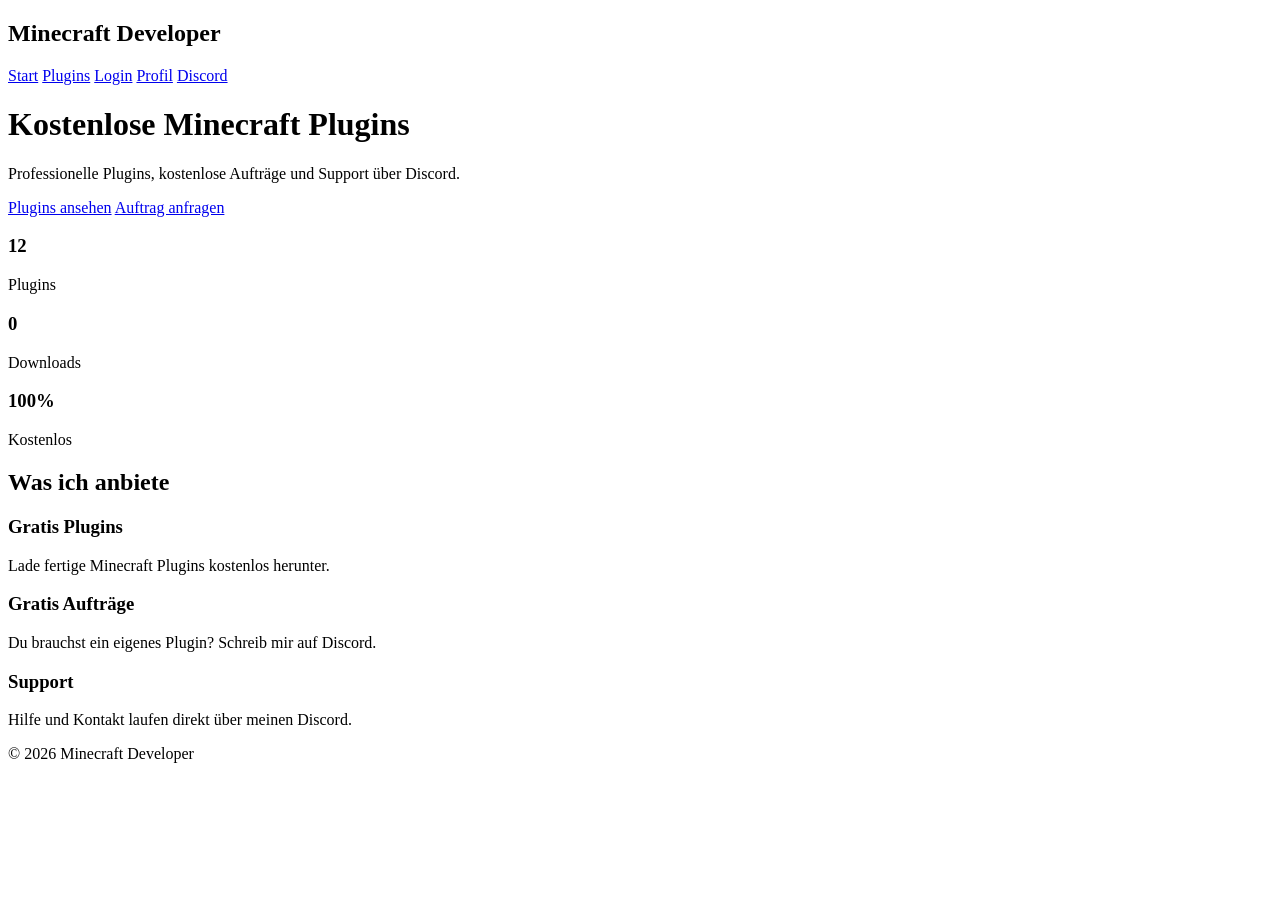
==== index.html @ 06c92213 "Create index.html" ====
<!DOCTYPE html>
<html lang="de">
<head>
  <meta charset="UTF-8">
  <title>Minecraft Developer</title>
  <link rel="stylesheet" href="style.css">
</head>
<body>

<nav>
  <h2>Minecraft Developer</h2>
  <div>
    <a href="index.html">Start</a>
    <a href="plugins.html">Plugins</a>
    <a href="login.html">Login</a>
    <a href="profile.html">Profil</a>
    <a class="discord" href="https://discord.gg/DEIN-LINK" target="_blank">Discord</a>
  </div>
</nav>

<header class="hero">
  <h1>Kostenlose Minecraft Plugins</h1>
  <p>Professionelle Plugins, kostenlose Aufträge und Support über Discord.</p>

  <div class="buttons">
    <a href="plugins.html">Plugins ansehen</a>
    <a href="https://discord.gg/DEIN-LINK" target="_blank">Auftrag anfragen</a>
  </div>
</header>

<section class="stats">
  <div>
    <h3 id="pluginCount">12</h3>
    <p>Plugins</p>
  </div>
  <div>
    <h3 id="downloadCount">0</h3>
    <p>Downloads</p>
  </div>
  <div>
    <h3>100%</h3>
    <p>Kostenlos</p>
  </div>
</section>

<section class="content">
  <h2>Was ich anbiete</h2>

  <div class="cards">
    <div class="card">
      <h3>Gratis Plugins</h3>
      <p>Lade fertige Minecraft Plugins kostenlos herunter.</p>
    </div>

    <div class="card">
      <h3>Gratis Aufträge</h3>
      <p>Du brauchst ein eigenes Plugin? Schreib mir auf Discord.</p>
    </div>

    <div class="card">
      <h3>Support</h3>
      <p>Hilfe und Kontakt laufen direkt über meinen Discord.</p>
    </div>
  </div>
</section>

<footer>
  <p>© 2026 Minecraft Developer</p>
</footer>

<script src="script.js"></script>
</body>
</html>
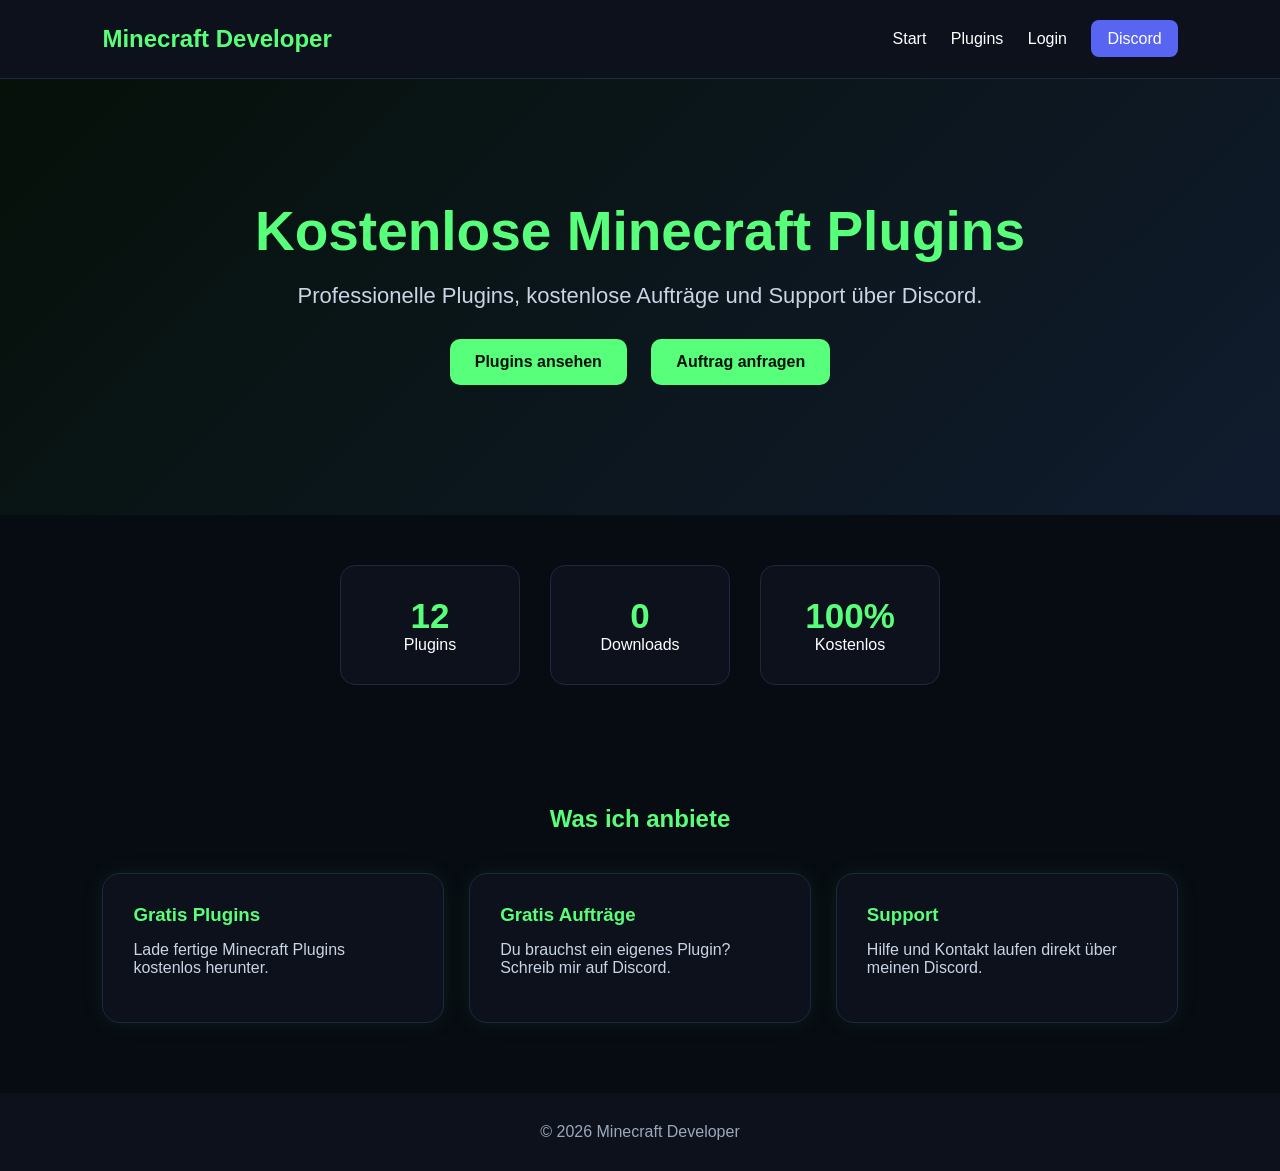
==== commit ec9abc82: "Update index.html" ====
--- a/index.html
+++ b/index.html
@@ -12,8 +12,13 @@
   <div>
     <a href="index.html">Start</a>
     <a href="plugins.html">Plugins</a>
-    <a href="login.html">Login</a>
-    <a href="profile.html">Profil</a>
+
+    <a id="loginNav" href="login.html">Login</a>
+
+    <a id="profileNav" href="profile.html" style="display:none;">
+      <img id="navAvatar" class="nav-avatar" src="https://mc-heads.net/avatar/Steve" alt="Profil">
+    </a>
+
     <a class="discord" href="https://discord.gg/DEIN-LINK" target="_blank">Discord</a>
   </div>
 </nav>
@@ -68,6 +73,7 @@
   <p>© 2026 Minecraft Developer</p>
 </footer>
 
+<script src="https://cdn.jsdelivr.net/npm/@supabase/supabase-js@2"></script>
 <script src="script.js"></script>
 </body>
 </html>
--- a/style.css
+++ b/style.css
@@ -0,0 +1,177 @@
+* {
+  margin: 0;
+  padding: 0;
+  box-sizing: border-box;
+}
+
+body {
+  background: #070b12;
+  color: white;
+  font-family: Arial, sans-serif;
+}
+
+nav {
+  display: flex;
+  justify-content: space-between;
+  align-items: center;
+  padding: 25px 8%;
+  background: #0c111c;
+  border-bottom: 1px solid #1d2a3d;
+}
+
+nav h2 {
+  color: #58ff7a;
+}
+
+nav a {
+  color: white;
+  text-decoration: none;
+  margin-left: 20px;
+}
+
+.discord {
+  background: #5865F2;
+  padding: 10px 16px;
+  border-radius: 8px;
+}
+
+.hero {
+  text-align: center;
+  padding: 120px 20px;
+  background: linear-gradient(135deg, #06110a, #101b2e);
+}
+
+.hero h1 {
+  font-size: 55px;
+  color: #58ff7a;
+}
+
+.hero p {
+  font-size: 22px;
+  margin: 20px 0;
+  color: #c9d4e5;
+}
+
+.buttons a,
+button {
+  display: inline-block;
+  background: #58ff7a;
+  color: #06110a;
+  padding: 14px 25px;
+  border-radius: 10px;
+  text-decoration: none;
+  font-weight: bold;
+  border: none;
+  cursor: pointer;
+  margin: 10px;
+}
+
+.stats {
+  display: flex;
+  justify-content: center;
+  gap: 30px;
+  padding: 50px 20px;
+}
+
+.stats div {
+  background: #0c111c;
+  padding: 30px;
+  border-radius: 15px;
+  width: 180px;
+  text-align: center;
+  border: 1px solid #1d2a3d;
+}
+
+.stats h3 {
+  font-size: 35px;
+  color: #58ff7a;
+}
+
+.content {
+  padding: 70px 8%;
+  text-align: center;
+}
+
+.content h1,
+.content h2 {
+  color: #58ff7a;
+  margin-bottom: 20px;
+}
+
+.cards {
+  display: grid;
+  grid-template-columns: repeat(auto-fit, minmax(260px, 1fr));
+  gap: 25px;
+  margin-top: 40px;
+}
+
+.card {
+  background: #0c111c;
+  border: 1px solid #1d2a3d;
+  padding: 30px;
+  border-radius: 18px;
+  text-align: left;
+  box-shadow: 0 0 25px rgba(88, 255, 122, 0.08);
+}
+
+.card h3 {
+  color: #58ff7a;
+  margin-bottom: 15px;
+}
+
+.card p {
+  color: #c9d4e5;
+  margin-bottom: 15px;
+}
+
+.auth-box,
+.profile-box {
+  max-width: 450px;
+  margin: 80px auto;
+  padding: 40px;
+  background: #0c111c;
+  border-radius: 18px;
+  border: 1px solid #1d2a3d;
+  text-align: center;
+}
+
+input {
+  width: 100%;
+  padding: 14px;
+  margin: 10px 0;
+  border-radius: 8px;
+  border: none;
+  outline: none;
+}
+
+.profile-box img {
+  width: 120px;
+  border-radius: 15px;
+  margin: 20px;
+}
+
+footer {
+  text-align: center;
+  padding: 30px;
+  background: #0c111c;
+  color: #9ba8bd;
+}
+
+@media (max-width: 700px) {
+  nav {
+    flex-direction: column;
+  }
+
+  nav div {
+    margin-top: 15px;
+  }
+
+  .hero h1 {
+    font-size: 36px;
+  }
+
+  .stats {
+    flex-direction: column;
+    align-items: center;
+  }
+}
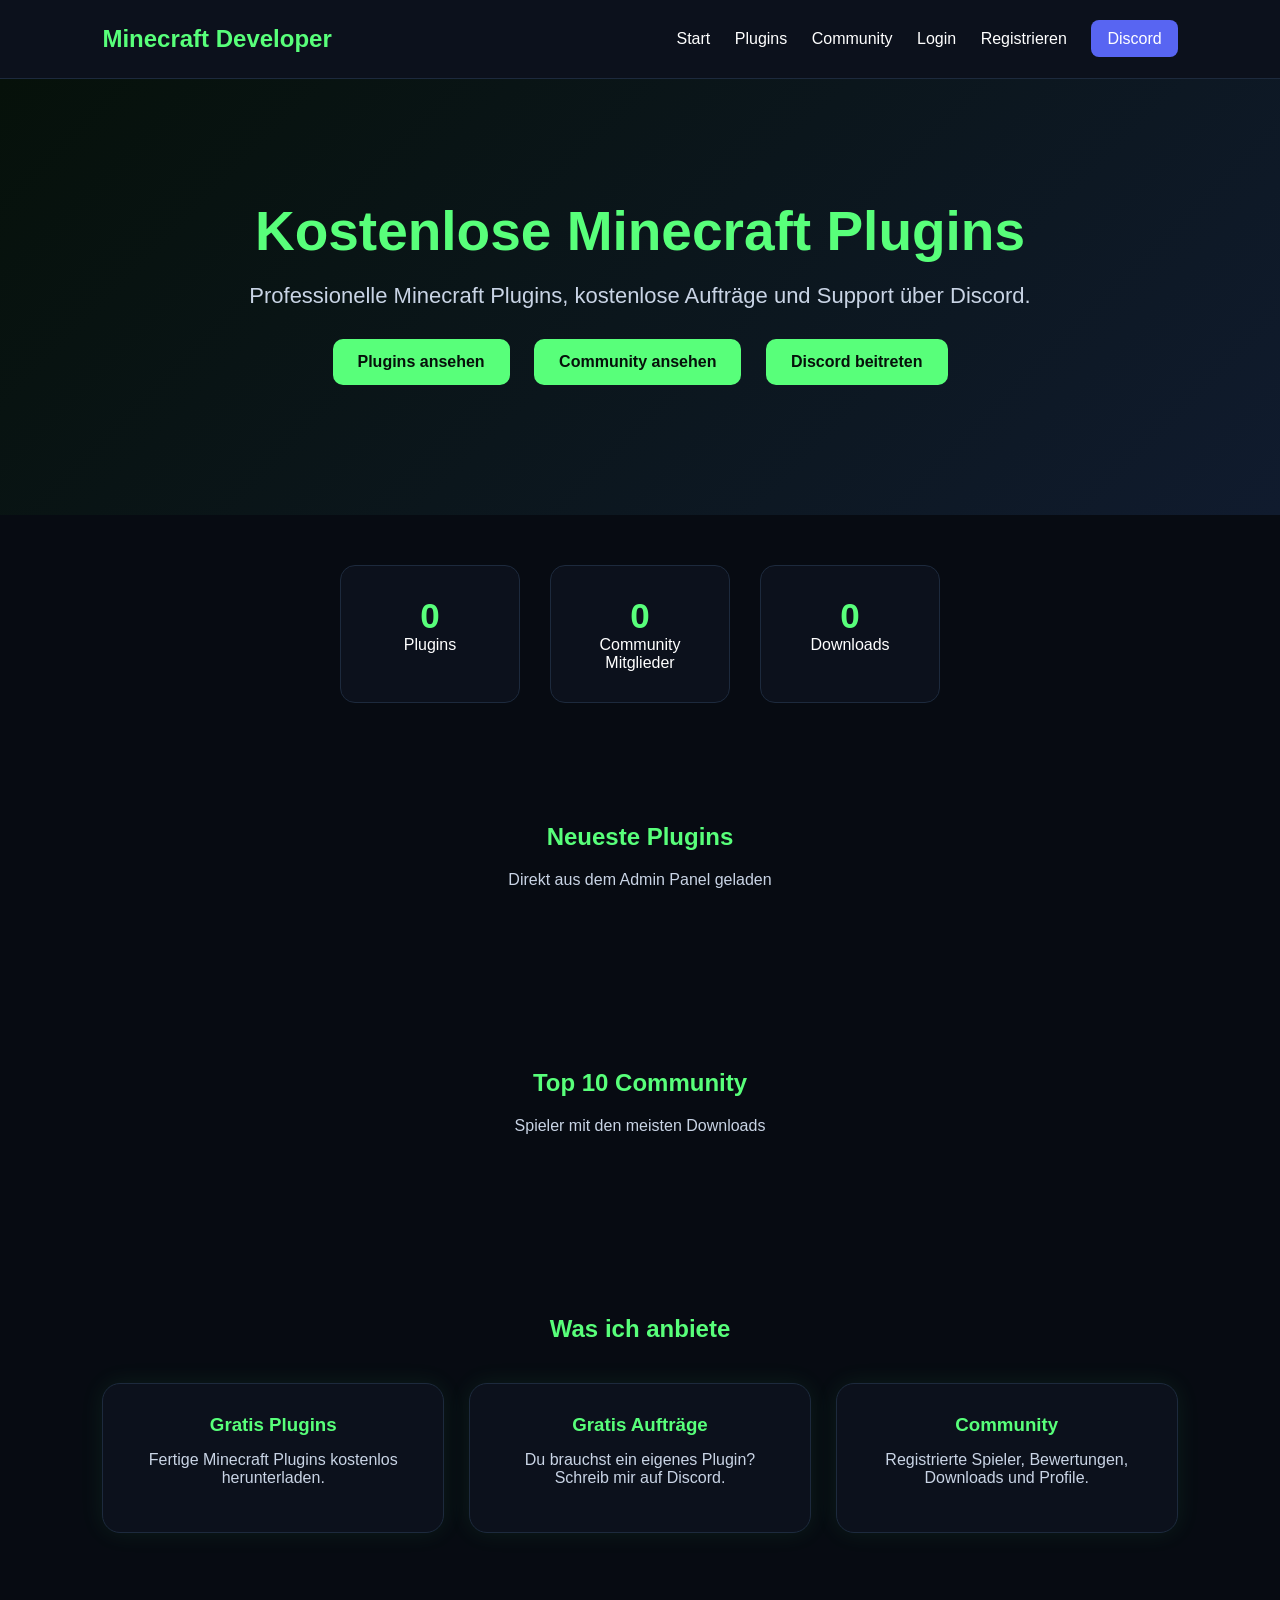
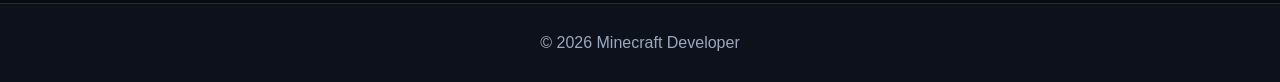
==== commit 70238494: "Update index.html" ====
--- a/index.html
+++ b/index.html
@@ -5,15 +5,17 @@
   <title>Minecraft Developer</title>
   <link rel="stylesheet" href="style.css">
 </head>
-<body>
+<body onload="loadHomePage()">
 
 <nav>
   <h2>Minecraft Developer</h2>
   <div>
     <a href="index.html">Start</a>
     <a href="plugins.html">Plugins</a>
+    <a href="community.html">Community</a>
 
     <a id="loginNav" href="login.html">Login</a>
+    <a id="registerNav" href="register.html">Registrieren</a>
 
     <a id="profileNav" href="profile.html" style="display:none;">
       <img id="navAvatar" class="nav-avatar" src="https://mc-heads.net/avatar/Steve" alt="Profil">
@@ -25,27 +27,40 @@
 
 <header class="hero">
   <h1>Kostenlose Minecraft Plugins</h1>
-  <p>Professionelle Plugins, kostenlose Aufträge und Support über Discord.</p>
+  <p>Professionelle Minecraft Plugins, kostenlose Aufträge und Support über Discord.</p>
 
   <div class="buttons">
     <a href="plugins.html">Plugins ansehen</a>
-    <a href="https://discord.gg/DEIN-LINK" target="_blank">Auftrag anfragen</a>
+    <a href="community.html">Community ansehen</a>
+    <a href="https://discord.gg/DEIN-LINK" target="_blank">Discord beitreten</a>
   </div>
 </header>
 
 <section class="stats">
   <div>
-    <h3 id="pluginCount">12</h3>
+    <h3 id="homePluginCount">0</h3>
     <p>Plugins</p>
   </div>
   <div>
-    <h3 id="downloadCount">0</h3>
+    <h3 id="homeUserCount">0</h3>
+    <p>Community Mitglieder</p>
+  </div>
+  <div>
+    <h3 id="homeDownloadCount">0</h3>
     <p>Downloads</p>
   </div>
-  <div>
-    <h3>100%</h3>
-    <p>Kostenlos</p>
-  </div>
+</section>
+
+<section class="content">
+  <h2>Neueste Plugins</h2>
+  <p>Direkt aus dem Admin Panel geladen</p>
+  <div id="homePlugins" class="cards"></div>
+</section>
+
+<section class="content">
+  <h2>Top 10 Community</h2>
+  <p>Spieler mit den meisten Downloads</p>
+  <div id="homeTopPlayers" class="cards"></div>
 </section>
 
 <section class="content">
@@ -54,7 +69,7 @@
   <div class="cards">
     <div class="card">
       <h3>Gratis Plugins</h3>
-      <p>Lade fertige Minecraft Plugins kostenlos herunter.</p>
+      <p>Fertige Minecraft Plugins kostenlos herunterladen.</p>
     </div>
 
     <div class="card">
@@ -63,8 +78,8 @@
     </div>
 
     <div class="card">
-      <h3>Support</h3>
-      <p>Hilfe und Kontakt laufen direkt über meinen Discord.</p>
+      <h3>Community</h3>
+      <p>Registrierte Spieler, Bewertungen, Downloads und Profile.</p>
     </div>
   </div>
 </section>
--- a/style.css
+++ b/style.css
@@ -27,6 +27,11 @@
   color: white;
   text-decoration: none;
   margin-left: 20px;
+  vertical-align: middle;
+}
+
+nav a:hover {
+  color: #58ff7a;
 }
 
 .discord {
@@ -35,6 +40,20 @@
   border-radius: 8px;
 }
 
+.nav-avatar {
+  width: 34px;
+  height: 34px;
+  border-radius: 8px;
+  vertical-align: middle;
+  border: 2px solid #58ff7a;
+  transition: 0.2s;
+}
+
+.nav-avatar:hover {
+  transform: scale(1.08);
+  box-shadow: 0 0 12px rgba(88, 255, 122, 0.6);
+}
+
 .hero {
   text-align: center;
   padding: 120px 20px;
@@ -53,7 +72,10 @@
 }
 
 .buttons a,
-button {
+button,
+.card a,
+.auth-box a,
+.profile-box a {
   display: inline-block;
   background: #58ff7a;
   color: #06110a;
@@ -64,6 +86,16 @@
   border: none;
   cursor: pointer;
   margin: 10px;
+  transition: 0.2s;
+}
+
+.buttons a:hover,
+button:hover,
+.card a:hover,
+.auth-box a:hover,
+.profile-box a:hover {
+  transform: translateY(-2px);
+  box-shadow: 0 0 14px rgba(88, 255, 122, 0.4);
 }
 
 .stats {
@@ -98,6 +130,10 @@
   margin-bottom: 20px;
 }
 
+.content p {
+  color: #c9d4e5;
+}
+
 .cards {
   display: grid;
   grid-template-columns: repeat(auto-fit, minmax(260px, 1fr));
@@ -110,7 +146,7 @@
   border: 1px solid #1d2a3d;
   padding: 30px;
   border-radius: 18px;
-  text-align: left;
+  text-align: center;
   box-shadow: 0 0 25px rgba(88, 255, 122, 0.08);
 }
 
@@ -122,32 +158,96 @@
 .card p {
   color: #c9d4e5;
   margin-bottom: 15px;
+}
+
+.card span {
+  color: #9ba8bd;
 }
 
 .auth-box,
 .profile-box {
-  max-width: 450px;
+  max-width: 480px;
   margin: 80px auto;
   padding: 40px;
   background: #0c111c;
   border-radius: 18px;
   border: 1px solid #1d2a3d;
   text-align: center;
-}
-
-input {
+  box-shadow: 0 0 30px rgba(88, 255, 122, 0.08);
+}
+
+.auth-box h1,
+.auth-box h2,
+.profile-box h1,
+.profile-box h2 {
+  color: white;
+  margin-bottom: 20px;
+}
+
+.auth-box p,
+.profile-box p {
+  color: #c9d4e5;
+  margin: 10px 0;
+}
+
+input,
+textarea,
+select {
   width: 100%;
   padding: 14px;
   margin: 10px 0;
   border-radius: 8px;
-  border: none;
+  border: 1px solid #1d2a3d;
   outline: none;
+  background: #070b12;
+  color: white;
+  font-family: Arial, sans-serif;
+}
+
+input::placeholder,
+textarea::placeholder {
+  color: #8b96aa;
+}
+
+textarea {
+  min-height: 120px;
+  resize: vertical;
 }
 
 .profile-box img {
   width: 120px;
+  height: 120px;
   border-radius: 15px;
   margin: 20px;
+  border: 2px solid #58ff7a;
+}
+
+.community-avatar {
+  width: 90px;
+  height: 90px;
+  border-radius: 14px;
+  border: 2px solid #58ff7a;
+  margin-bottom: 15px;
+}
+
+.star {
+  color: gold;
+  font-size: 22px;
+}
+
+.danger {
+  background: #ff4d4d;
+  color: white;
+}
+
+.danger:hover {
+  box-shadow: 0 0 14px rgba(255, 77, 77, 0.5);
+}
+
+hr {
+  border: none;
+  border-top: 1px solid #1d2a3d;
+  margin: 30px 0;
 }
 
 footer {
@@ -155,23 +255,39 @@
   padding: 30px;
   background: #0c111c;
   color: #9ba8bd;
+  border-top: 1px solid #1d2a3d;
 }
 
 @media (max-width: 700px) {
   nav {
     flex-direction: column;
+    gap: 15px;
   }
 
   nav div {
-    margin-top: 15px;
+    margin-top: 10px;
+    text-align: center;
+  }
+
+  nav a {
+    display: inline-block;
+    margin: 8px;
   }
 
   .hero h1 {
     font-size: 36px;
+  }
+
+  .hero p {
+    font-size: 18px;
   }
 
   .stats {
     flex-direction: column;
     align-items: center;
   }
-}
+
+  .content {
+    padding: 50px 5%;
+  }
+}
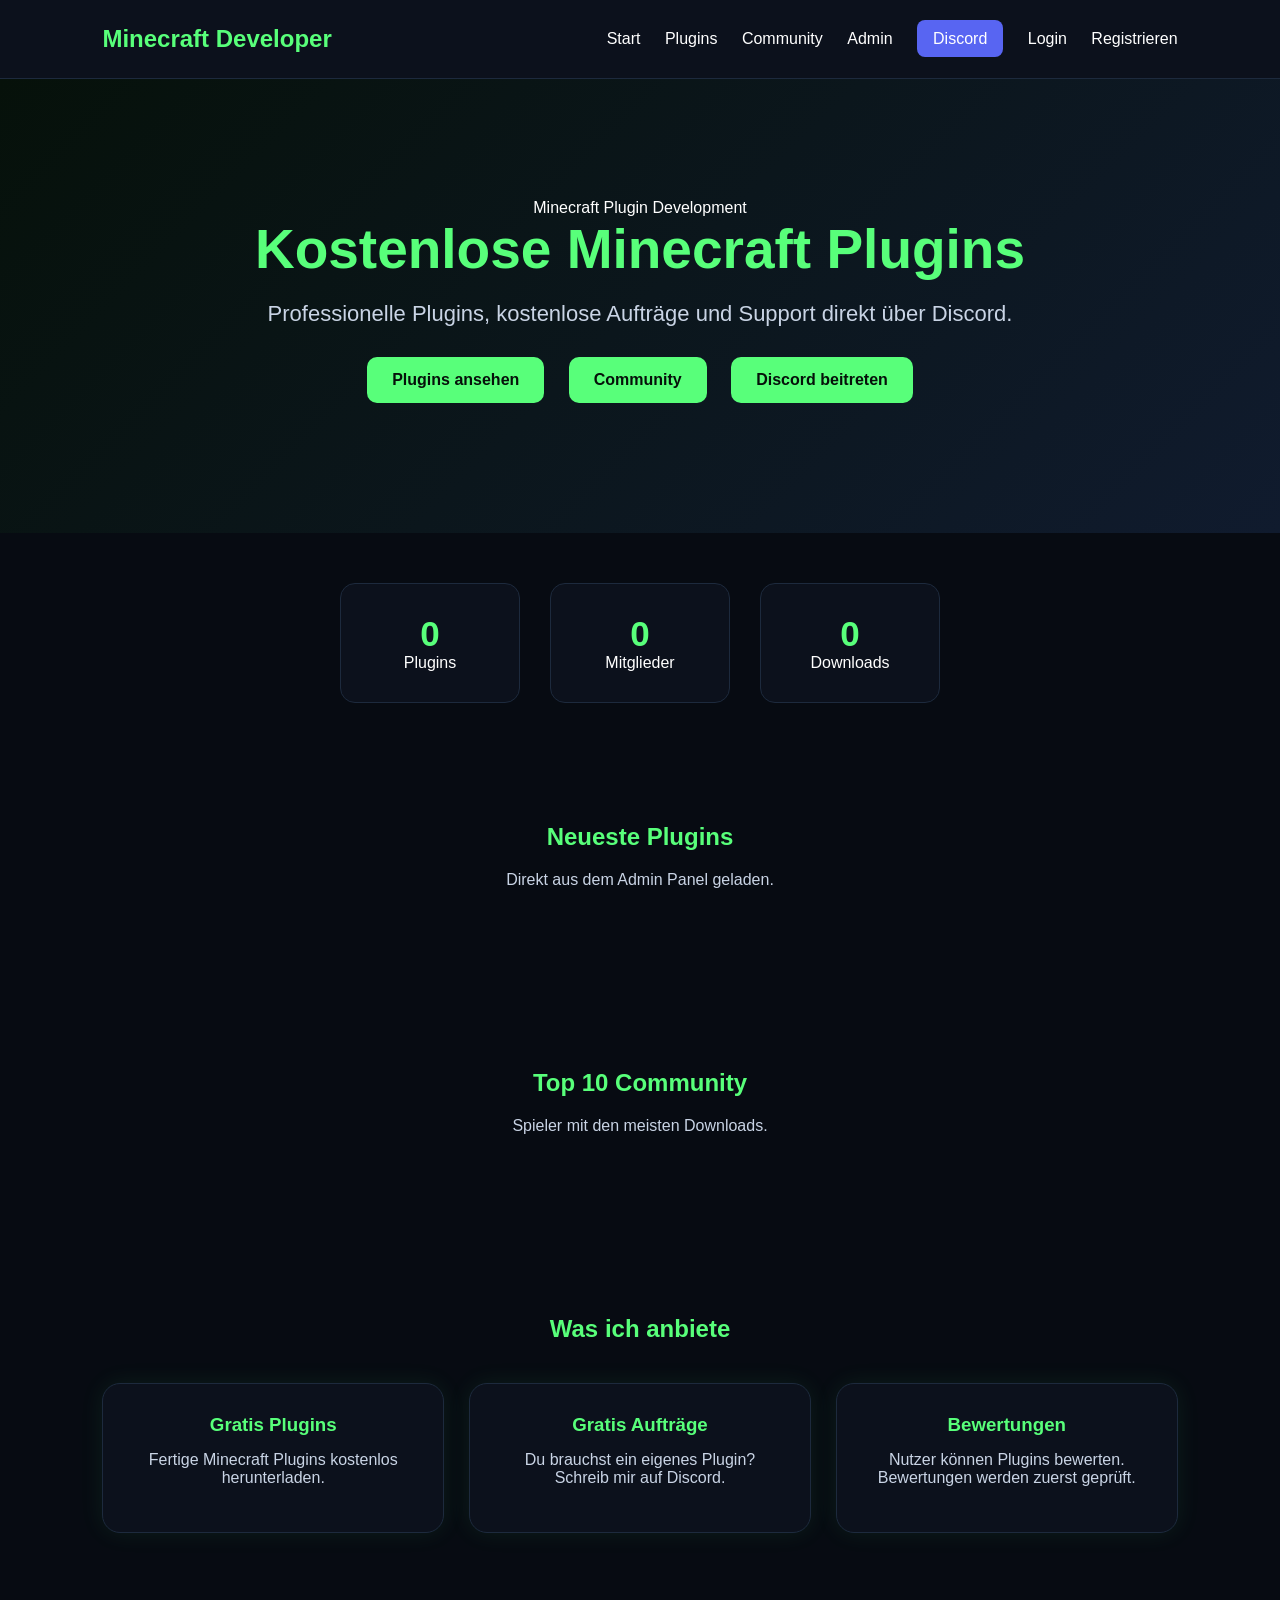
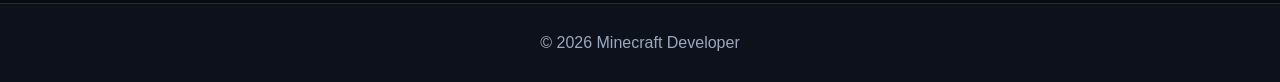
==== commit 7e299aa5: "Update index.html" ====
--- a/index.html
+++ b/index.html
@@ -13,6 +13,8 @@
     <a href="index.html">Start</a>
     <a href="plugins.html">Plugins</a>
     <a href="community.html">Community</a>
+    <a href="admin.html">Admin</a>
+    <a class="discord" href="https://discord.gg/DEIN-LINK" target="_blank">Discord</a>
 
     <a id="loginNav" href="login.html">Login</a>
     <a id="registerNav" href="register.html">Registrieren</a>
@@ -20,19 +22,20 @@
     <a id="profileNav" href="profile.html" style="display:none;">
       <img id="navAvatar" class="nav-avatar" src="https://mc-heads.net/avatar/Steve" alt="Profil">
     </a>
-
-    <a class="discord" href="https://discord.gg/DEIN-LINK" target="_blank">Discord</a>
   </div>
 </nav>
 
 <header class="hero">
-  <h1>Kostenlose Minecraft Plugins</h1>
-  <p>Professionelle Minecraft Plugins, kostenlose Aufträge und Support über Discord.</p>
+  <div class="hero-box">
+    <span class="badge">Minecraft Plugin Development</span>
+    <h1>Kostenlose Minecraft Plugins</h1>
+    <p>Professionelle Plugins, kostenlose Aufträge und Support direkt über Discord.</p>
 
-  <div class="buttons">
-    <a href="plugins.html">Plugins ansehen</a>
-    <a href="community.html">Community ansehen</a>
-    <a href="https://discord.gg/DEIN-LINK" target="_blank">Discord beitreten</a>
+    <div class="buttons">
+      <a href="plugins.html">Plugins ansehen</a>
+      <a href="community.html">Community</a>
+      <a href="https://discord.gg/DEIN-LINK" target="_blank">Discord beitreten</a>
+    </div>
   </div>
 </header>
 
@@ -43,7 +46,7 @@
   </div>
   <div>
     <h3 id="homeUserCount">0</h3>
-    <p>Community Mitglieder</p>
+    <p>Mitglieder</p>
   </div>
   <div>
     <h3 id="homeDownloadCount">0</h3>
@@ -53,33 +56,30 @@
 
 <section class="content">
   <h2>Neueste Plugins</h2>
-  <p>Direkt aus dem Admin Panel geladen</p>
+  <p>Direkt aus dem Admin Panel geladen.</p>
   <div id="homePlugins" class="cards"></div>
 </section>
 
 <section class="content">
   <h2>Top 10 Community</h2>
-  <p>Spieler mit den meisten Downloads</p>
+  <p>Spieler mit den meisten Downloads.</p>
   <div id="homeTopPlayers" class="cards"></div>
 </section>
 
 <section class="content">
   <h2>Was ich anbiete</h2>
-
   <div class="cards">
     <div class="card">
       <h3>Gratis Plugins</h3>
       <p>Fertige Minecraft Plugins kostenlos herunterladen.</p>
     </div>
-
     <div class="card">
       <h3>Gratis Aufträge</h3>
       <p>Du brauchst ein eigenes Plugin? Schreib mir auf Discord.</p>
     </div>
-
     <div class="card">
-      <h3>Community</h3>
-      <p>Registrierte Spieler, Bewertungen, Downloads und Profile.</p>
+      <h3>Bewertungen</h3>
+      <p>Nutzer können Plugins bewerten. Bewertungen werden zuerst geprüft.</p>
     </div>
   </div>
 </section>
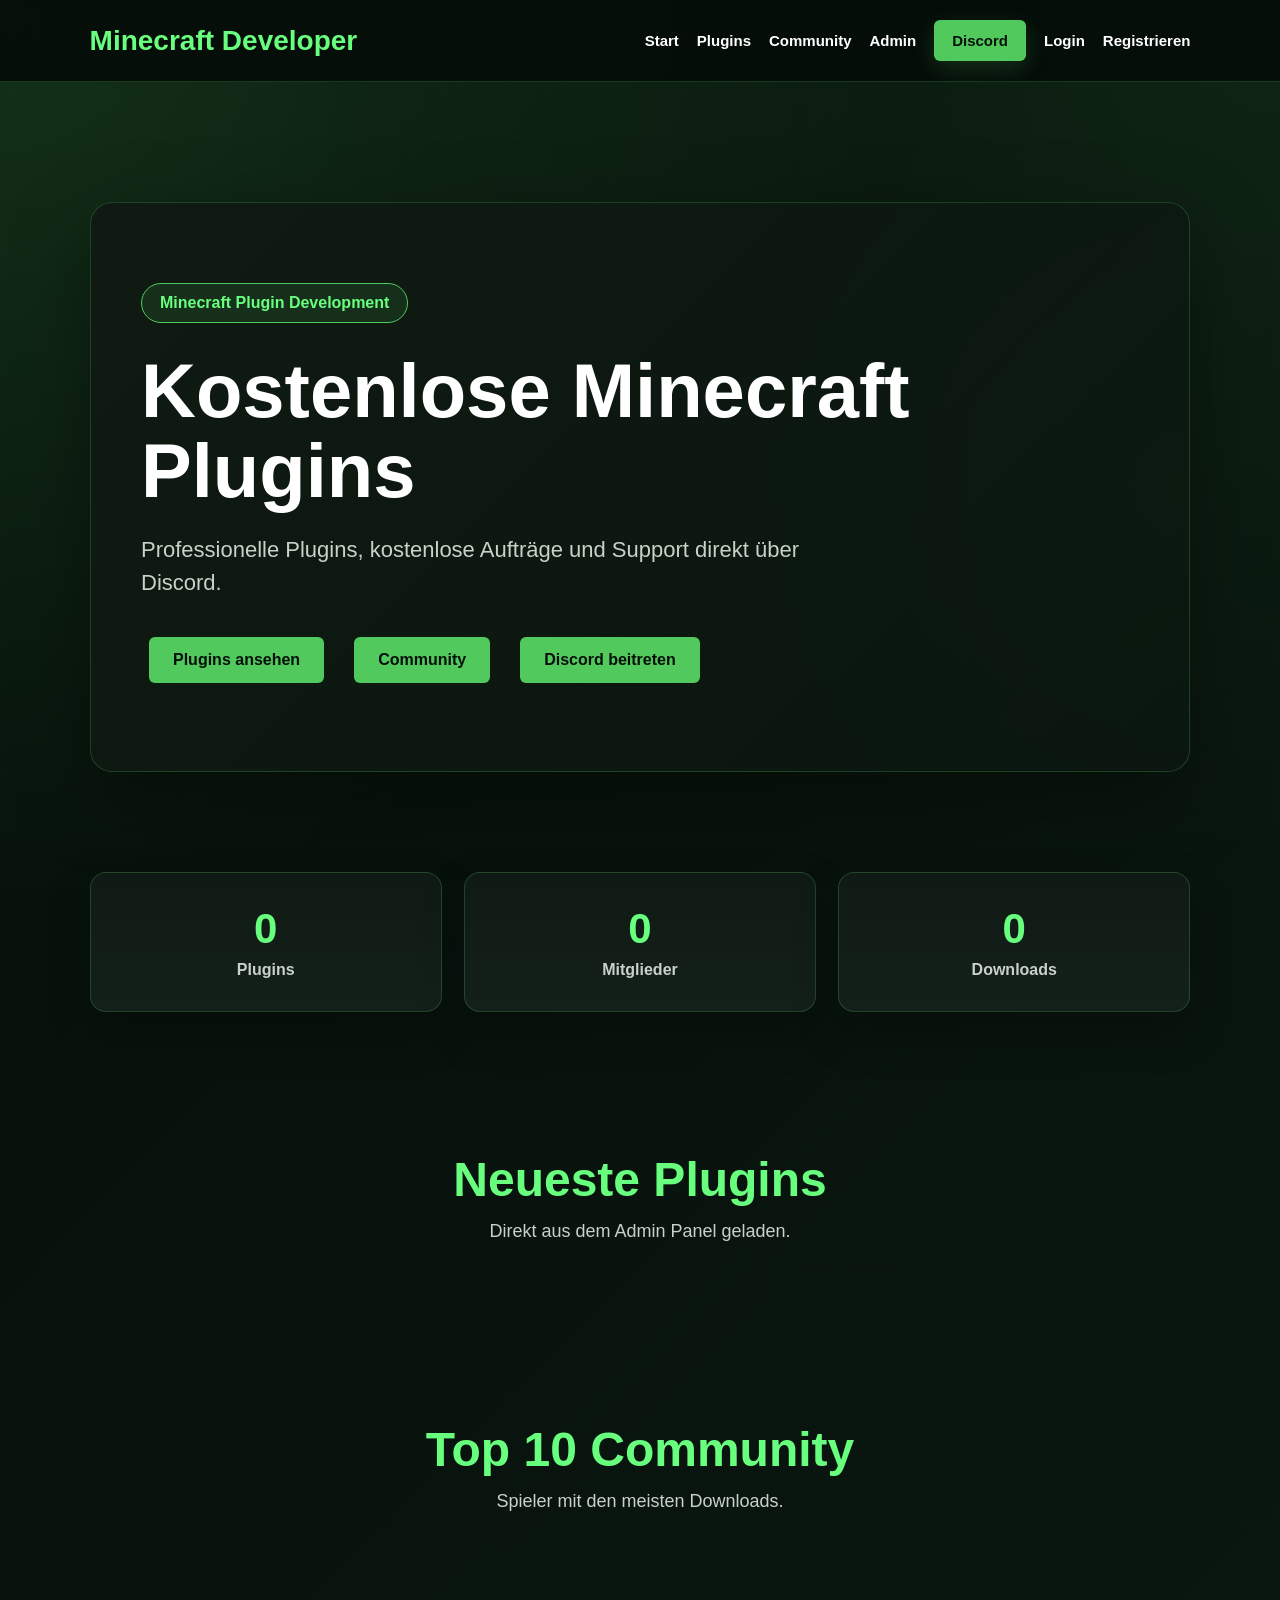
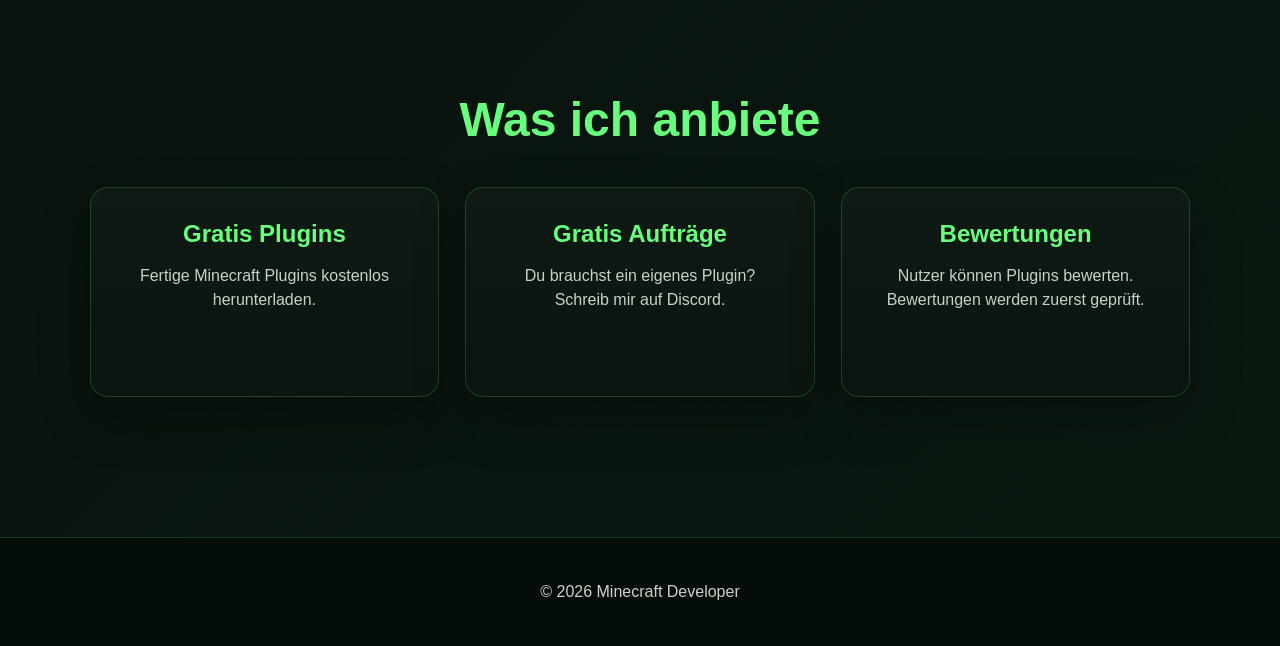
==== commit 8475d79d: "Update index.html" ====
--- a/index.html
+++ b/index.html
@@ -28,8 +28,8 @@
 <header class="hero">
   <div class="hero-box">
     <span class="badge">Minecraft Plugin Development</span>
-    <h1>Kostenlose Minecraft Plugins</h1>
-    <p>Professionelle Plugins, kostenlose Aufträge und Support direkt über Discord.</p>
+    <h1 id="heroTitle">Kostenlose Minecraft Plugins</h1>
+    <p id="heroSubtitle">Professionelle Plugins, kostenlose Aufträge und Support direkt über Discord.</p>
 
     <div class="buttons">
       <a href="plugins.html">Plugins ansehen</a>
@@ -70,16 +70,18 @@
   <h2>Was ich anbiete</h2>
   <div class="cards">
     <div class="card">
-      <h3>Gratis Plugins</h3>
-      <p>Fertige Minecraft Plugins kostenlos herunterladen.</p>
+      <h3 id="offer1Title">Gratis Plugins</h3>
+      <p id="offer1Text">Fertige Minecraft Plugins kostenlos herunterladen.</p>
     </div>
+
     <div class="card">
-      <h3>Gratis Aufträge</h3>
-      <p>Du brauchst ein eigenes Plugin? Schreib mir auf Discord.</p>
+      <h3 id="offer2Title">Gratis Aufträge</h3>
+      <p id="offer2Text">Du brauchst ein eigenes Plugin? Schreib mir auf Discord.</p>
     </div>
+
     <div class="card">
-      <h3>Bewertungen</h3>
-      <p>Nutzer können Plugins bewerten. Bewertungen werden zuerst geprüft.</p>
+      <h3 id="offer3Title">Bewertungen</h3>
+      <p id="offer3Text">Nutzer können Plugins bewerten. Bewertungen werden zuerst geprüft.</p>
     </div>
   </div>
 </section>
--- a/style.css
+++ b/style.css
@@ -4,71 +4,139 @@
   box-sizing: border-box;
 }
 
+:root {
+  --bg: #07100b;
+  --bg2: #0b1510;
+  --card: #101a14;
+  --card2: #132019;
+  --green: #51c95d;
+  --green2: #68ff7e;
+  --text: #ffffff;
+  --muted: #c7d2c8;
+  --line: rgba(104, 255, 126, 0.18);
+  --shadow: rgba(81, 201, 93, 0.18);
+}
+
 body {
-  background: #070b12;
-  color: white;
-  font-family: Arial, sans-serif;
+  min-height: 100vh;
+  background:
+    radial-gradient(circle at top left, rgba(81, 201, 93, 0.18), transparent 35%),
+    radial-gradient(circle at top right, rgba(81, 201, 93, 0.1), transparent 35%),
+    linear-gradient(135deg, #06100a, #08130d 45%, #0a1810);
+  color: var(--text);
+  font-family: Arial, Helvetica, sans-serif;
 }
 
 nav {
+  width: 100%;
+  padding: 20px 7%;
+  background: rgba(6, 13, 9, 0.94);
+  border-bottom: 1px solid var(--line);
   display: flex;
   justify-content: space-between;
   align-items: center;
-  padding: 25px 8%;
-  background: #0c111c;
-  border-bottom: 1px solid #1d2a3d;
+  position: sticky;
+  top: 0;
+  z-index: 20;
+  backdrop-filter: blur(12px);
 }
 
 nav h2 {
-  color: #58ff7a;
+  color: var(--green2);
+  font-size: 28px;
+  font-weight: 900;
+}
+
+nav div {
+  display: flex;
+  align-items: center;
+  gap: 18px;
+  flex-wrap: wrap;
 }
 
 nav a {
-  color: white;
+  color: var(--text);
   text-decoration: none;
-  margin-left: 20px;
+  font-weight: 700;
+  font-size: 15px;
+  transition: 0.2s;
+}
+
+nav a:hover {
+  color: var(--green2);
+}
+
+.discord {
+  background: var(--green);
+  color: #06100a !important;
+  padding: 12px 18px;
+  border-radius: 6px;
+  box-shadow: 0 8px 22px var(--shadow);
+}
+
+.nav-avatar {
+  width: 38px;
+  height: 38px;
+  border-radius: 8px;
+  border: 2px solid var(--green2);
   vertical-align: middle;
 }
 
-nav a:hover {
-  color: #58ff7a;
-}
-
-.discord {
-  background: #5865F2;
-  padding: 10px 16px;
-  border-radius: 8px;
-}
-
-.nav-avatar {
-  width: 34px;
-  height: 34px;
-  border-radius: 8px;
-  vertical-align: middle;
-  border: 2px solid #58ff7a;
-  transition: 0.2s;
-}
-
-.nav-avatar:hover {
-  transform: scale(1.08);
-  box-shadow: 0 0 12px rgba(88, 255, 122, 0.6);
-}
-
 .hero {
-  text-align: center;
-  padding: 120px 20px;
-  background: linear-gradient(135deg, #06110a, #101b2e);
+  padding: 120px 7% 80px;
+  min-height: 560px;
+  display: flex;
+  align-items: center;
+  justify-content: center;
+}
+
+.hero-box {
+  max-width: 1100px;
+  width: 100%;
+  padding: 80px 50px;
+  border-radius: 22px;
+  background:
+    linear-gradient(135deg, rgba(16, 26, 20, 0.96), rgba(10, 22, 14, 0.92)),
+    radial-gradient(circle at right, rgba(81, 201, 93, 0.2), transparent 45%);
+  border: 1px solid var(--line);
+  box-shadow: 0 25px 80px rgba(0,0,0,0.35);
+  text-align: left;
+}
+
+.badge {
+  display: inline-block;
+  color: var(--green2);
+  border: 1px solid var(--green);
+  background: rgba(81, 201, 93, 0.12);
+  padding: 10px 18px;
+  border-radius: 100px;
+  font-weight: 900;
+  margin-bottom: 28px;
 }
 
 .hero h1 {
-  font-size: 55px;
-  color: #58ff7a;
+  font-size: clamp(42px, 6vw, 76px);
+  line-height: 1.05;
+  color: var(--text);
+  margin-bottom: 22px;
+}
+
+.hero h1 span {
+  color: var(--green2);
 }
 
 .hero p {
+  max-width: 720px;
+  color: var(--muted);
   font-size: 22px;
-  margin: 20px 0;
-  color: #c9d4e5;
+  line-height: 1.5;
+  margin-bottom: 30px;
+}
+
+.buttons {
+  display: flex;
+  flex-wrap: wrap;
+  gap: 14px;
 }
 
 .buttons a,
@@ -77,16 +145,16 @@
 .auth-box a,
 .profile-box a {
   display: inline-block;
-  background: #58ff7a;
-  color: #06110a;
-  padding: 14px 25px;
-  border-radius: 10px;
+  background: var(--green);
+  color: #06100a;
+  padding: 14px 24px;
+  border-radius: 6px;
   text-decoration: none;
-  font-weight: bold;
+  font-weight: 900;
   border: none;
   cursor: pointer;
-  margin: 10px;
   transition: 0.2s;
+  margin: 8px;
 }
 
 .buttons a:hover,
@@ -95,138 +163,148 @@
 .auth-box a:hover,
 .profile-box a:hover {
   transform: translateY(-2px);
-  box-shadow: 0 0 14px rgba(88, 255, 122, 0.4);
+  box-shadow: 0 10px 25px var(--shadow);
 }
 
 .stats {
-  display: flex;
-  justify-content: center;
-  gap: 30px;
-  padding: 50px 20px;
+  padding: 20px 7% 70px;
+  display: grid;
+  grid-template-columns: repeat(auto-fit, minmax(210px, 1fr));
+  gap: 22px;
 }
 
 .stats div {
-  background: #0c111c;
-  padding: 30px;
-  border-radius: 15px;
-  width: 180px;
-  text-align: center;
-  border: 1px solid #1d2a3d;
+  background: linear-gradient(180deg, var(--card), var(--card2));
+  border: 1px solid var(--line);
+  border-radius: 16px;
+  padding: 32px;
+  text-align: center;
+  box-shadow: 0 20px 45px rgba(0,0,0,0.22);
 }
 
 .stats h3 {
-  font-size: 35px;
-  color: #58ff7a;
+  color: var(--green2);
+  font-size: 42px;
+  margin-bottom: 8px;
+}
+
+.stats p {
+  color: var(--muted);
+  font-weight: 700;
 }
 
 .content {
-  padding: 70px 8%;
+  padding: 70px 7%;
   text-align: center;
 }
 
 .content h1,
 .content h2 {
-  color: #58ff7a;
-  margin-bottom: 20px;
-}
-
-.content p {
-  color: #c9d4e5;
+  font-size: clamp(32px, 4vw, 48px);
+  color: var(--green2);
+  margin-bottom: 14px;
+}
+
+.content > p {
+  color: var(--muted);
+  font-size: 18px;
 }
 
 .cards {
+  margin-top: 40px;
   display: grid;
-  grid-template-columns: repeat(auto-fit, minmax(260px, 1fr));
-  gap: 25px;
-  margin-top: 40px;
+  grid-template-columns: repeat(auto-fit, minmax(270px, 1fr));
+  gap: 26px;
 }
 
 .card {
-  background: #0c111c;
-  border: 1px solid #1d2a3d;
-  padding: 30px;
+  background: linear-gradient(180deg, var(--card), #0b1510);
+  border: 1px solid var(--line);
   border-radius: 18px;
-  text-align: center;
-  box-shadow: 0 0 25px rgba(88, 255, 122, 0.08);
+  padding: 32px;
+  min-height: 210px;
+  text-align: center;
+  box-shadow: 0 22px 50px rgba(0,0,0,0.25);
+  transition: 0.25s;
+}
+
+.card:hover {
+  transform: translateY(-6px);
+  border-color: var(--green);
+  box-shadow: 0 25px 60px rgba(81, 201, 93, 0.12);
 }
 
 .card h3 {
-  color: #58ff7a;
-  margin-bottom: 15px;
+  color: var(--green2);
+  font-size: 24px;
+  margin-bottom: 16px;
 }
 
 .card p {
-  color: #c9d4e5;
-  margin-bottom: 15px;
-}
-
-.card span {
-  color: #9ba8bd;
+  color: var(--muted);
+  line-height: 1.5;
+  margin-bottom: 12px;
 }
 
 .auth-box,
 .profile-box {
-  max-width: 480px;
-  margin: 80px auto;
-  padding: 40px;
-  background: #0c111c;
+  max-width: 520px;
+  margin: 90px auto;
+  padding: 44px;
+  background: linear-gradient(180deg, var(--card), #0b1510);
+  border: 1px solid var(--line);
   border-radius: 18px;
-  border: 1px solid #1d2a3d;
-  text-align: center;
-  box-shadow: 0 0 30px rgba(88, 255, 122, 0.08);
+  text-align: center;
+  box-shadow: 0 22px 55px rgba(0,0,0,0.25);
 }
 
 .auth-box h1,
 .auth-box h2,
 .profile-box h1,
 .profile-box h2 {
-  color: white;
-  margin-bottom: 20px;
+  color: var(--text);
+  font-size: 34px;
+  margin-bottom: 24px;
 }
 
 .auth-box p,
 .profile-box p {
-  color: #c9d4e5;
-  margin: 10px 0;
+  color: var(--muted);
+  margin: 12px 0;
 }
 
 input,
 textarea,
 select {
   width: 100%;
-  padding: 14px;
-  margin: 10px 0;
+  padding: 15px;
+  margin: 11px 0;
   border-radius: 8px;
-  border: 1px solid #1d2a3d;
+  border: 1px solid rgba(104, 255, 126, 0.25);
+  background: #eff6ef;
+  color: #07100b;
   outline: none;
-  background: #070b12;
-  color: white;
-  font-family: Arial, sans-serif;
-}
-
-input::placeholder,
-textarea::placeholder {
-  color: #8b96aa;
+  font-size: 15px;
 }
 
 textarea {
-  min-height: 120px;
+  min-height: 130px;
   resize: vertical;
 }
 
 .profile-box img {
   width: 120px;
   height: 120px;
-  border-radius: 15px;
+  border-radius: 16px;
+  border: 2px solid var(--green2);
   margin: 20px;
-  border: 2px solid #58ff7a;
 }
 
 .community-avatar {
-  width: 90px;
-  height: 90px;
+  width: 94px;
+  height: 94px;
   border-radius: 14px;
-  border: 2px solid #58ff7a;
+  border: 2px solid var(--green2);
   margin-bottom: 15px;
 }
 
@@ -240,54 +318,40 @@
   color: white;
 }
 
-.danger:hover {
-  box-shadow: 0 0 14px rgba(255, 77, 77, 0.5);
-}
-
-hr {
-  border: none;
-  border-top: 1px solid #1d2a3d;
-  margin: 30px 0;
-}
-
 footer {
-  text-align: center;
-  padding: 30px;
-  background: #0c111c;
-  color: #9ba8bd;
-  border-top: 1px solid #1d2a3d;
-}
-
-@media (max-width: 700px) {
+  margin-top: 70px;
+  padding: 45px 7%;
+  text-align: center;
+  background: rgba(6, 13, 9, 0.96);
+  border-top: 1px solid var(--line);
+  color: var(--muted);
+}
+
+@media (max-width: 850px) {
   nav {
     flex-direction: column;
-    gap: 15px;
+    gap: 18px;
   }
 
   nav div {
-    margin-top: 10px;
+    justify-content: center;
+  }
+
+  .hero {
+    padding: 70px 5%;
+  }
+
+  .hero-box {
+    padding: 45px 25px;
     text-align: center;
   }
 
-  nav a {
-    display: inline-block;
-    margin: 8px;
-  }
-
-  .hero h1 {
-    font-size: 36px;
-  }
-
   .hero p {
-    font-size: 18px;
-  }
-
-  .stats {
-    flex-direction: column;
-    align-items: center;
-  }
-
-  .content {
-    padding: 50px 5%;
-  }
-}
+    margin-left: auto;
+    margin-right: auto;
+  }
+
+  .buttons {
+    justify-content: center;
+  }
+}
